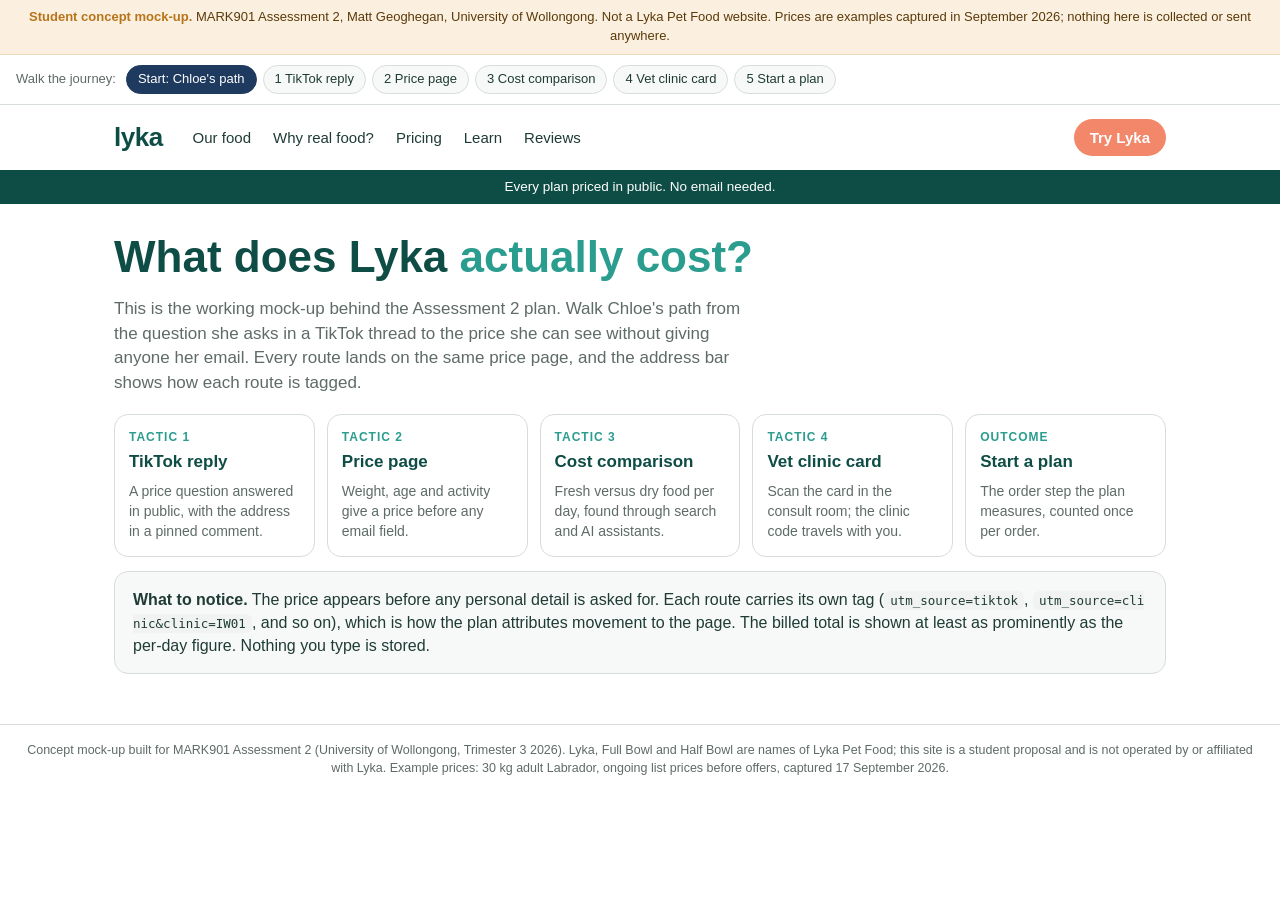
==== index.html @ 5bd7360f "Add files via upload" ====
<!doctype html><html lang="en"><head><meta charset="utf-8"><meta name="viewport" content="width=device-width,initial-scale=1"><title>Chloe's path: concept mock-up</title><link rel="stylesheet" href="site.css"></head><body>
<div class="banner"><b>Student concept mock-up.</b> MARK901 Assessment 2, Matt Geoghegan, University of Wollongong. Not a Lyka Pet Food website. Prices are examples captured in September 2026; nothing here is collected or sent anywhere.</div>
<div class="path"><span class="lbl">Walk the journey:</span><a href="index.html" class="on">Start: Chloe's path</a><a href="tiktok.html">1 TikTok reply</a><a href="price.html">2 Price page</a><a href="compare.html">3 Cost comparison</a><a href="clinic.html">4 Vet clinic card</a><a href="plan.html">5 Start a plan</a></div>
<nav class="site"><a class="logo" href="index.html">lyka</a><a href="#">Our food</a><a href="#">Why real food?</a><a href="price.html">Pricing</a><a href="compare.html">Learn</a><a href="#">Reviews</a><a class="cta" href="plan.html">Try Lyka</a></nav>
<div class="strip">Every plan priced in public. No email needed.</div>
<div class="wrap">

<h1>What does Lyka <span>actually cost?</span></h1>
<p class="lead">This is the working mock-up behind the Assessment 2 plan. Walk Chloe's path from the question she asks in a TikTok thread to the price she can see without giving anyone her email. Every route lands on the same price page, and the address bar shows how each route is tagged.</p>
<div class="steps">
 <a class="step" href="tiktok.html?utm_source=tiktok&utm_medium=reply&utm_campaign=price"><div class="n">Tactic 1</div><h3>TikTok reply</h3><p>A price question answered in public, with the address in a pinned comment.</p></a>
 <a class="step" href="price.html?utm_source=cover&utm_campaign=price"><div class="n">Tactic 2</div><h3>Price page</h3><p>Weight, age and activity give a price before any email field.</p></a>
 <a class="step" href="compare.html?utm_source=search&utm_medium=cpc&utm_campaign=price"><div class="n">Tactic 3</div><h3>Cost comparison</h3><p>Fresh versus dry food per day, found through search and AI assistants.</p></a>
 <a class="step" href="clinic.html"><div class="n">Tactic 4</div><h3>Vet clinic card</h3><p>Scan the card in the consult room; the clinic code travels with you.</p></a>
 <a class="step" href="plan.html"><div class="n">Outcome</div><h3>Start a plan</h3><p>The order step the plan measures, counted once per order.</p></a>
</div>
<div class="card"><b>What to notice.</b> The price appears before any personal detail is asked for. Each route carries its own tag (<span class="url">utm_source=tiktok</span>, <span class="url">utm_source=clinic&amp;clinic=IW01</span>, and so on), which is how the plan attributes movement to the page. The billed total is shown at least as prominently as the per-day figure. Nothing you type is stored.</div>

</div>
<footer>Concept mock-up built for MARK901 Assessment 2 (University of Wollongong, Trimester 3 2026). Lyka, Full Bowl and Half Bowl are names of Lyka Pet Food; this site is a student proposal and is not operated by or affiliated with Lyka. Example prices: 30 kg adult Labrador, ongoing list prices before offers, captured 17 September 2026.</footer>
<script src="site.js"></script></body></html>
---- site.css ----
:root{--g:#0E4D45;--g2:#2A9D8F;--g3:#EEF8F5;--coral:#F2876A;--ink:#1F3B35;--mute:#5E6B67;--line:#D7DDD9;--navy:#1F3A5F;--amber:#B8741A;--amber-l:#FBF0DF}
*{box-sizing:border-box}
html,body{margin:0;padding:0}
body{font-family:Inter,"Segoe UI",Roboto,Helvetica,Arial,sans-serif;color:var(--ink);background:#fff;-webkit-font-smoothing:antialiased;line-height:1.45}
a{color:var(--g)}
.banner{background:var(--amber-l);color:#5a3a0a;font-size:13px;padding:8px 16px;text-align:center;border-bottom:1px solid #EBD9B8}
.banner b{color:var(--amber)}
.path{background:#fff;border-bottom:1px solid var(--line);padding:10px 16px;display:flex;gap:6px;flex-wrap:wrap;align-items:center;font-size:13px}
.path .lbl{color:var(--mute);margin-right:4px}
.path a{display:inline-block;border:1px solid var(--line);border-radius:20px;padding:4px 11px;text-decoration:none;color:var(--ink);background:#F7F9F8}
.path a.on{background:var(--navy);color:#fff;border-color:var(--navy)}
.path a.done{border-color:var(--g2);color:var(--g)}
nav.site{display:flex;align-items:center;gap:22px;padding:14px 24px;max-width:1100px;margin:0 auto;font-size:15px}
nav.site .logo{font-weight:800;font-size:26px;color:var(--g);letter-spacing:-.5px;text-decoration:none;margin-right:8px}
nav.site a{text-decoration:none;color:var(--ink)}
nav.site a.cur{color:var(--g2);font-weight:700}
nav.site .cta{margin-left:auto;background:var(--coral);color:#fff;padding:8px 16px;border-radius:20px;font-weight:700}
.strip{background:var(--g);color:#fff;text-align:center;font-size:13.5px;padding:7px}
.wrap{max-width:1100px;margin:0 auto;padding:20px 24px 50px}
h1{font-size:44px;line-height:1.05;margin:10px 0 8px;color:var(--g)}
h1 span{color:var(--g2)}
h2{font-size:24px;color:var(--g);margin:26px 0 8px}
.lead{font-size:17px;color:var(--mute);max-width:640px}
.grid{display:grid;grid-template-columns:360px 1fr;gap:28px;align-items:start;margin-top:18px}
.field{margin-bottom:12px}
.field label{display:block;font-size:12px;letter-spacing:1px;text-transform:uppercase;color:var(--mute);margin-bottom:4px}
.field select,.field input{width:100%;font-size:17px;padding:10px 12px;border:1px solid var(--line);border-radius:10px;background:#fff}
.note{display:inline-block;background:var(--g3);color:var(--g);border-radius:10px;padding:8px 12px;font-size:14px;margin-top:6px}
.plans{display:grid;grid-template-columns:1fr 1fr;gap:16px}
.plan{border:1px solid var(--line);border-radius:16px;padding:18px;position:relative;background:#fff}
.plan.best{border:2px solid var(--g2)}
.plan .tag{position:absolute;top:-12px;left:16px;background:var(--g2);color:#fff;font-size:12px;font-weight:700;padding:3px 10px;border-radius:12px}
.plan h3{margin:4px 0 2px;font-size:22px;color:var(--g)}
.plan .sub{color:var(--mute);font-size:14px}
.plan .big{font-size:34px;font-weight:800;color:var(--g);margin-top:12px}
.plan .big small{font-size:14px;font-weight:600;color:var(--ink)}
.plan .day{font-size:22px;font-weight:800;color:var(--g2)}
.plan .day small{font-size:13px;color:var(--ink);font-weight:600}
.btn{display:inline-block;background:var(--g);color:#fff;border:0;border-radius:30px;padding:12px 22px;font-size:16px;font-weight:700;text-decoration:none;cursor:pointer;margin-top:14px}
.btn.alt{background:var(--g2)}
.btn.ghost{background:#fff;color:var(--g);border:2px solid var(--g)}
.proof{margin-top:16px;font-size:15px}
.email{margin-top:6px;font-size:14px}
.fine{font-size:12.5px;color:var(--mute);margin-top:14px;line-height:1.4}
.faq{margin-top:14px}
.faq details{border:1px solid var(--line);border-radius:10px;padding:10px 14px;margin-bottom:8px;background:#F7F9F8}
.faq summary{font-weight:600;cursor:pointer}
table.cmp{border-collapse:collapse;width:100%;font-size:15px;margin-top:14px}
.cmp th{background:var(--g);color:#fff;padding:10px 12px;text-align:left}
.cmp td{padding:10px 12px;border-bottom:1px solid #E5EAE7}
.cmp tr.lyka td{background:var(--g3)}
.cmp td.lead{font-weight:700;color:var(--g)}
.chip{display:inline-block;background:#EEF2F6;color:var(--navy);border-radius:20px;padding:4px 10px;font-size:13px;margin:4px 4px 0 0}
.card{border:1px solid var(--line);border-radius:14px;padding:16px 18px;background:#F7F9F8;margin-top:14px}
.flash{background:var(--g3);border:1px solid var(--g2);border-radius:12px;padding:12px 16px;margin:14px 0;font-size:15px}
.steps{display:grid;grid-template-columns:repeat(5,1fr);gap:12px;margin-top:18px}
.step{border:1px solid var(--line);border-radius:14px;padding:14px;background:#fff;text-decoration:none;color:var(--ink);display:block}
.step .n{font-size:12px;letter-spacing:1px;text-transform:uppercase;color:var(--g2);font-weight:700}
.step h3{margin:4px 0 6px;font-size:17px;color:var(--g)}
.step p{margin:0;font-size:14px;color:var(--mute)}
.url{font-family:ui-monospace,Menlo,Consolas,monospace;font-size:12.5px;background:#F1F3F2;border-radius:6px;padding:2px 6px;word-break:break-all}
footer{border-top:1px solid var(--line);padding:16px 24px;font-size:12.5px;color:var(--mute);text-align:center}
/* TikTok screen */
.phone{width:380px;margin:0 auto;background:#000;border-radius:36px;padding:14px;box-shadow:0 20px 50px rgba(0,0,0,.25)}
.screen{border-radius:26px;overflow:hidden;background:#111;color:#fff;position:relative;height:720px;font-size:14px}
.screen .bg{position:absolute;inset:0;background:linear-gradient(180deg,#2b2b2b,#141414)}
.screen .top{position:absolute;top:14px;width:100%;text-align:center;font-weight:600;opacity:.9}
.screen .reply{position:absolute;top:50px;left:16px;right:70px;background:#fff;color:#222;border-radius:12px;padding:10px 12px}
.screen .reply small{color:#777}
.screen .reply b{display:block;font-size:17px;margin-top:4px}
.screen .cap{position:absolute;left:16px;right:70px;background:rgba(14,77,69,.95);border-radius:10px;padding:8px 12px;font-weight:700}
.screen .pin{position:absolute;left:16px;right:70px;top:290px;background:#fff;color:#222;border-radius:10px;padding:8px 12px}
.screen .pin b{color:var(--g)}
.screen .pin a{color:var(--g);font-weight:700}
.screen .icons{position:absolute;right:14px;top:300px;display:flex;flex-direction:column;gap:18px}
.screen .icons span{width:44px;height:44px;border-radius:50%;background:rgba(255,255,255,.9);display:block}
.screen .bottom{position:absolute;left:16px;right:16px;bottom:80px}
.screen .bottom .h{font-weight:700}
.screen .bottom p{margin:4px 0 0;font-size:13.5px;opacity:.95}
.screen .bio{position:absolute;left:16px;right:16px;bottom:16px;background:var(--coral);border-radius:10px;padding:10px;text-align:center;font-weight:700}
.screen .bio a{color:#fff;text-decoration:none}
.two{display:grid;grid-template-columns:420px 1fr;gap:30px;align-items:start}
@media (max-width:820px){
 .grid,.two{grid-template-columns:1fr}
 .plans{grid-template-columns:1fr}
 .steps{grid-template-columns:1fr 1fr}
 h1{font-size:34px}
 nav.site{gap:14px;font-size:14px;flex-wrap:wrap}
 nav.site .cta{margin-left:0}
 .phone{width:100%;max-width:380px}
}
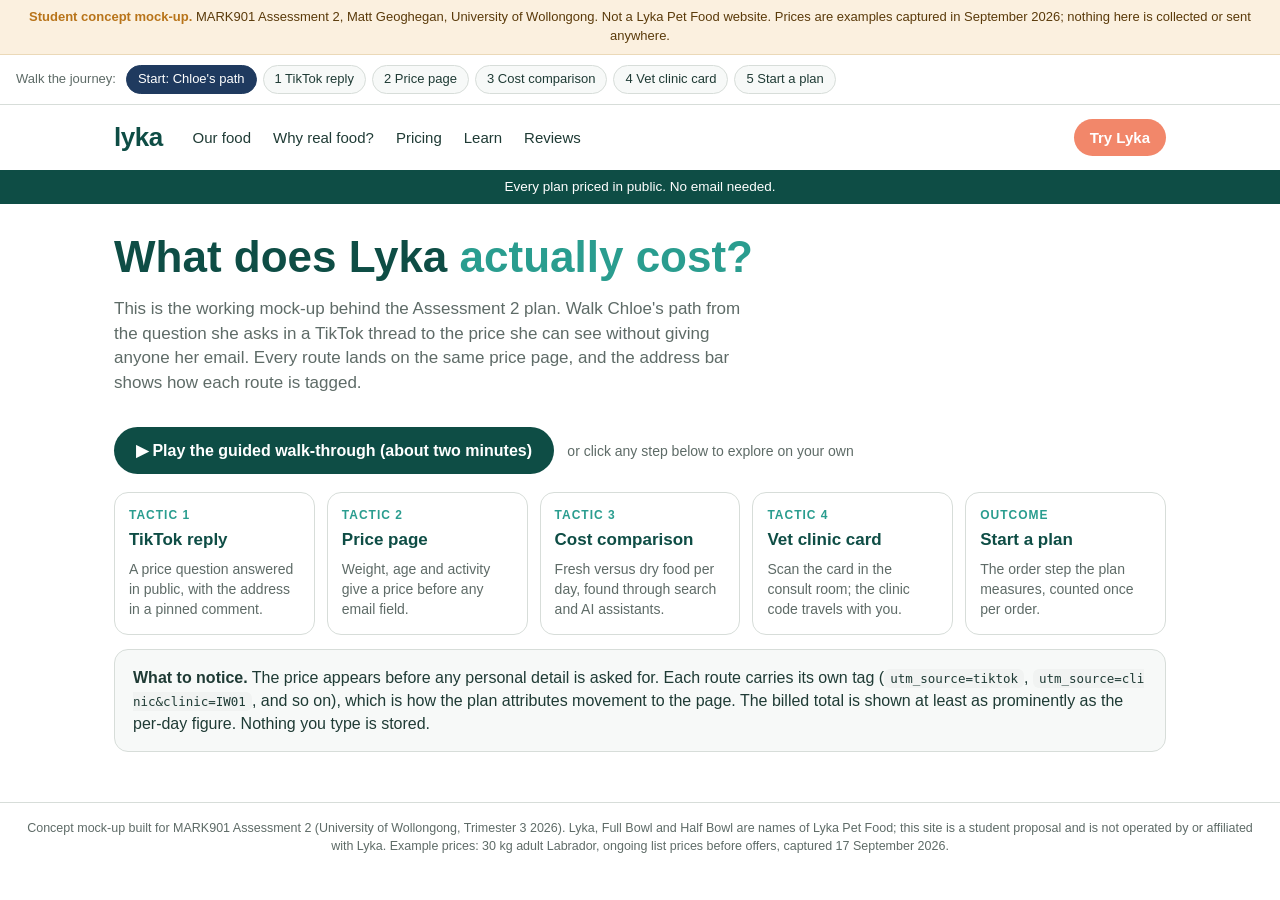
==== commit 12a82a37: "Add files via upload" ====
--- a/index.html
+++ b/index.html
@@ -1,12 +1,13 @@
 <!doctype html><html lang="en"><head><meta charset="utf-8"><meta name="viewport" content="width=device-width,initial-scale=1"><title>Chloe's path: concept mock-up</title><link rel="stylesheet" href="site.css"></head><body>
 <div class="banner"><b>Student concept mock-up.</b> MARK901 Assessment 2, Matt Geoghegan, University of Wollongong. Not a Lyka Pet Food website. Prices are examples captured in September 2026; nothing here is collected or sent anywhere.</div>
 <div class="path"><span class="lbl">Walk the journey:</span><a href="index.html" class="on">Start: Chloe's path</a><a href="tiktok.html">1 TikTok reply</a><a href="price.html">2 Price page</a><a href="compare.html">3 Cost comparison</a><a href="clinic.html">4 Vet clinic card</a><a href="plan.html">5 Start a plan</a></div>
-<nav class="site"><a class="logo" href="index.html">lyka</a><a href="#">Our food</a><a href="#">Why real food?</a><a href="price.html">Pricing</a><a href="compare.html">Learn</a><a href="#">Reviews</a><a class="cta" href="plan.html">Try Lyka</a></nav>
+<nav class="site"><a class="logo" href="index.html">lyka</a><a href="#" class="scope">Our food</a><a href="#" class="scope">Why real food?</a><a href="price.html">Pricing</a><a href="compare.html">Learn</a><a href="#" class="scope">Reviews</a><a class="cta" href="plan.html">Try Lyka</a></nav>
 <div class="strip">Every plan priced in public. No email needed.</div>
 <div class="wrap">
 
 <h1>What does Lyka <span>actually cost?</span></h1>
 <p class="lead">This is the working mock-up behind the Assessment 2 plan. Walk Chloe's path from the question she asks in a TikTok thread to the price she can see without giving anyone her email. Every route lands on the same price page, and the address bar shows how each route is tagged.</p>
+<p><a class="btn" href="index.html?tour=0">▶ Play the guided walk-through (about two minutes)</a> &nbsp; <span style="font-size:14px;color:#5E6B67">or click any step below to explore on your own</span></p>
 <div class="steps">
  <a class="step" href="tiktok.html?utm_source=tiktok&utm_medium=reply&utm_campaign=price"><div class="n">Tactic 1</div><h3>TikTok reply</h3><p>A price question answered in public, with the address in a pinned comment.</p></a>
  <a class="step" href="price.html?utm_source=cover&utm_campaign=price"><div class="n">Tactic 2</div><h3>Price page</h3><p>Weight, age and activity give a price before any email field.</p></a>
@@ -18,4 +19,4 @@
 
 </div>
 <footer>Concept mock-up built for MARK901 Assessment 2 (University of Wollongong, Trimester 3 2026). Lyka, Full Bowl and Half Bowl are names of Lyka Pet Food; this site is a student proposal and is not operated by or affiliated with Lyka. Example prices: 30 kg adult Labrador, ongoing list prices before offers, captured 17 September 2026.</footer>
-<script src="site.js"></script></body></html>+<script src="site.js"></script><script src="tour.js"></script></body></html>
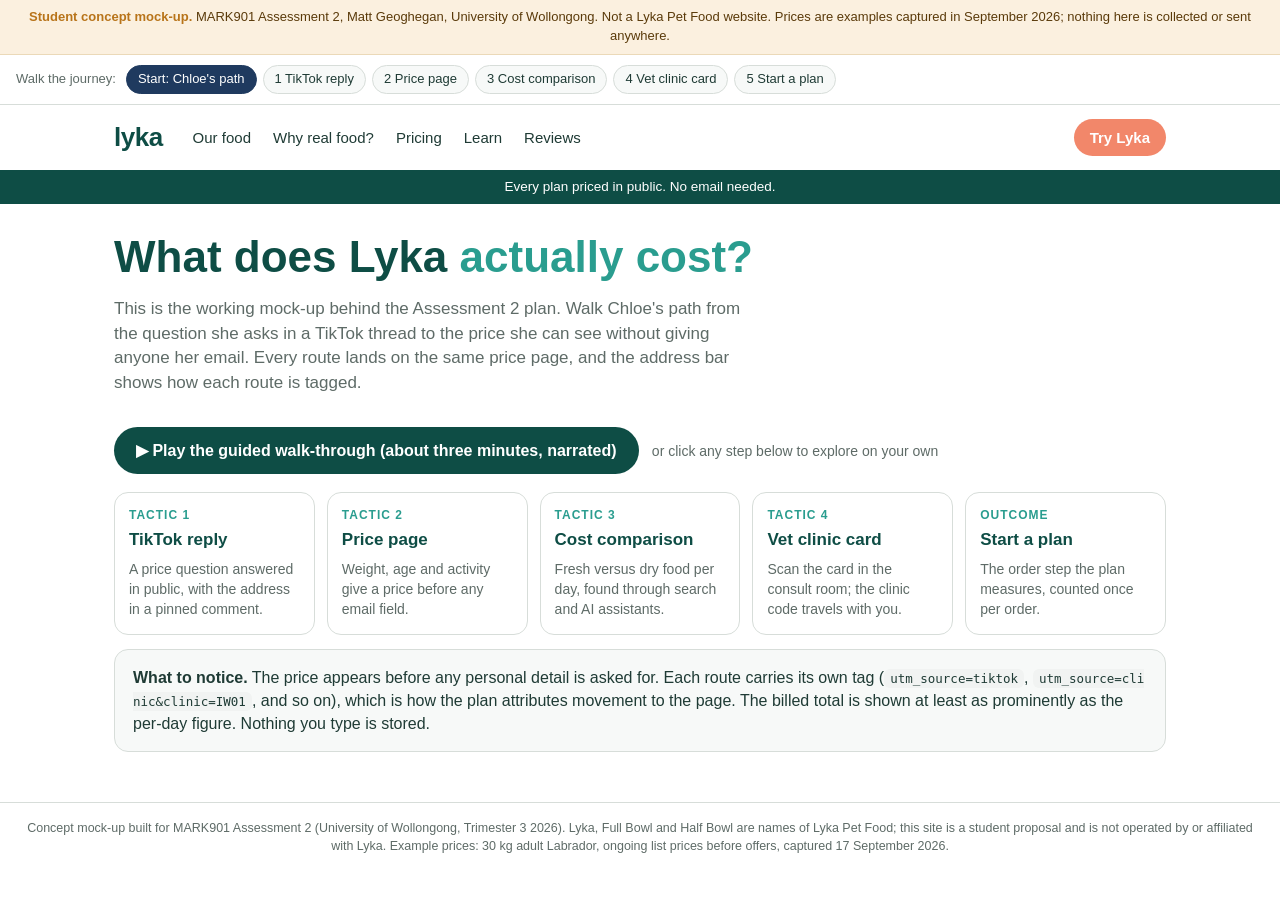
==== commit f4991ac2: "Add files via upload" ====
--- a/index.html
+++ b/index.html
@@ -7,7 +7,7 @@
 
 <h1>What does Lyka <span>actually cost?</span></h1>
 <p class="lead">This is the working mock-up behind the Assessment 2 plan. Walk Chloe's path from the question she asks in a TikTok thread to the price she can see without giving anyone her email. Every route lands on the same price page, and the address bar shows how each route is tagged.</p>
-<p><a class="btn" href="index.html?tour=0">▶ Play the guided walk-through (about two minutes)</a> &nbsp; <span style="font-size:14px;color:#5E6B67">or click any step below to explore on your own</span></p>
+<p><a class="btn" href="tour.html?utm_source=cover&utm_medium=button">▶ Play the guided walk-through (about three minutes, narrated)</a> &nbsp; <span style="font-size:14px;color:#5E6B67">or click any step below to explore on your own</span></p>
 <div class="steps">
  <a class="step" href="tiktok.html?utm_source=tiktok&utm_medium=reply&utm_campaign=price"><div class="n">Tactic 1</div><h3>TikTok reply</h3><p>A price question answered in public, with the address in a pinned comment.</p></a>
  <a class="step" href="price.html?utm_source=cover&utm_campaign=price"><div class="n">Tactic 2</div><h3>Price page</h3><p>Weight, age and activity give a price before any email field.</p></a>
@@ -19,4 +19,4 @@
 
 </div>
 <footer>Concept mock-up built for MARK901 Assessment 2 (University of Wollongong, Trimester 3 2026). Lyka, Full Bowl and Half Bowl are names of Lyka Pet Food; this site is a student proposal and is not operated by or affiliated with Lyka. Example prices: 30 kg adult Labrador, ongoing list prices before offers, captured 17 September 2026.</footer>
-<script src="site.js"></script><script src="tour.js"></script></body></html>+<script src="site.js"></script></body></html>
